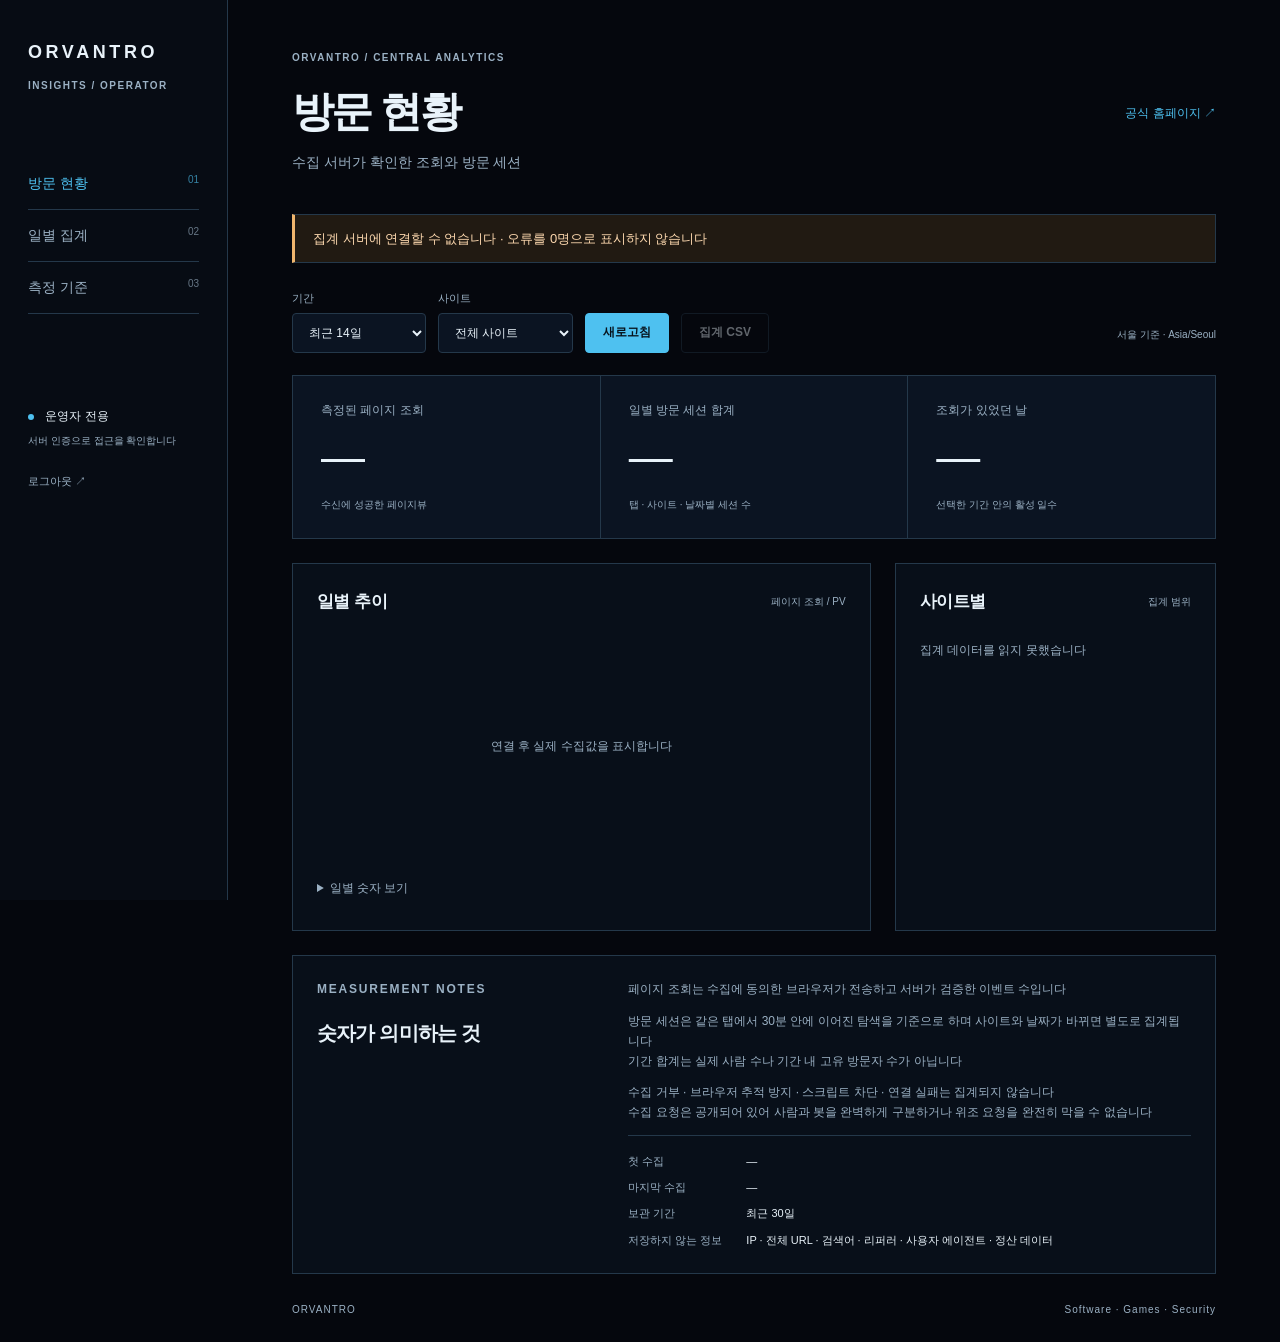
==== admin/index.html @ b9ce5f75 "Add opt-in central analytics, protected operator dashboard and team workspaces" ====
<!doctype html>
<html lang="ko">
<head>
  <meta charset="utf-8">
  <meta name="viewport" content="width=device-width,initial-scale=1">
  <meta name="referrer" content="no-referrer">
  <meta name="robots" content="noindex,nofollow">
  <meta http-equiv="Content-Security-Policy" content="default-src 'self'; script-src 'self'; style-src 'self'; connect-src 'self'; img-src 'self' data:; object-src 'none'; base-uri 'none'; form-action 'self'">
  <title>ORVANTRO Insights — 운영자</title>
  <link rel="stylesheet" href="/admin/admin.css">
  <script src="/admin/admin.js" defer></script>
</head>
<body>
  <a class="skip" href="#overview">통계로 이동</a>
  <div class="app">
    <aside><a class="wordmark" href="https://orvantro.com/">ORVANTRO</a><p class="eyebrow">INSIGHTS / OPERATOR</p>
      <nav aria-label="대시보드 메뉴"><a class="selected" href="#overview">방문 현황 <span>01</span></a><a href="#daily">일별 집계 <span>02</span></a><a href="#definition">측정 기준 <span>03</span></a></nav>
      <div class="sidebar-note"><span class="dot"></span> 운영자 전용<br><small>서버 인증으로 접근을 확인합니다</small></div>
      <a class="logout" href="/cdn-cgi/access/logout">로그아웃 ↗</a>
    </aside>
    <main id="overview">
      <header><div><p class="eyebrow">ORVANTRO / CENTRAL ANALYTICS</p><h1>방문 현황</h1><p class="intro">수집 서버가 확인한 조회와 방문 세션</p></div><a class="home-link" href="https://orvantro.com/">공식 홈페이지 ↗</a></header>
      <div class="status" id="status" role="status"><span>연결 확인 중</span></div>
      <div class="filters"><label>기간<select id="range"><option value="7">최근 7일</option><option value="14" selected>최근 14일</option><option value="30">최근 30일</option></select></label><label>사이트<select id="site"><option value="all">전체 사이트</option><option value="orvantro">ORVANTRO</option><option value="marginkit-pro-beta">MarginKit</option><option value="orvantro-insights">Insights</option></select></label><button id="refresh" type="button">새로고침</button><button id="export" class="secondary" type="button" disabled>집계 CSV</button><p id="updated">서울 기준 · Asia/Seoul</p></div>
      <section class="metrics" aria-label="핵심 지표"><article><p>측정된 페이지 조회</p><strong id="pageviews">—</strong><small>수신에 성공한 페이지뷰</small></article><article><p>일별 방문 세션 합계</p><strong id="sessions">—</strong><small>탭 · 사이트 · 날짜별 세션 수</small></article><article><p>조회가 있었던 날</p><strong id="activeDays">—</strong><small>선택한 기간 안의 활성 일수</small></article></section>
      <div class="two-col"><section class="panel" id="daily"><div class="panel-title"><h2>일별 추이</h2><span>페이지 조회 / PV</span></div><div id="trend" class="trend"><p class="muted">서버에서 집계를 읽어오면 표시됩니다</p></div><details><summary>일별 숫자 보기</summary><div class="table-scroll"><table><thead><tr><th>날짜</th><th>페이지 조회</th><th>방문 세션</th></tr></thead><tbody id="dailyRows"></tbody></table></div></details></section><section class="panel"><div class="panel-title"><h2>사이트별</h2><span>집계 범위</span></div><div id="sites" class="sites"><p class="muted">데이터 대기 중</p></div></section></div>
      <section class="panel definition" id="definition"><div><p class="eyebrow">MEASUREMENT NOTES</p><h2>숫자가 의미하는 것</h2></div><div><p>페이지 조회는 수집에 동의한 브라우저가 전송하고 서버가 검증한 이벤트 수입니다</p><p>방문 세션은 같은 탭에서 30분 안에 이어진 탐색을 기준으로 하며 사이트와 날짜가 바뀌면 별도로 집계됩니다<br>기간 합계는 실제 사람 수나 기간 내 고유 방문자 수가 아닙니다</p><p>수집 거부 · 브라우저 추적 방지 · 스크립트 차단 · 연결 실패는 집계되지 않습니다<br>수집 요청은 공개되어 있어 사람과 봇을 완벽하게 구분하거나 위조 요청을 완전히 막을 수 없습니다</p><dl><dt>첫 수집</dt><dd id="startedAt">—</dd><dt>마지막 수집</dt><dd id="lastAt">—</dd><dt>보관 기간</dt><dd>최근 30일</dd><dt>저장하지 않는 정보</dt><dd>IP · 전체 URL · 검색어 · 리퍼러 · 사용자 에이전트 · 정산 데이터</dd></dl></div></section>
      <footer>ORVANTRO <span>Software · Games · Security</span></footer>
    </main>
  </div>
</body>
</html>
---- admin/admin.css ----
:root{color-scheme:dark;--bg:#05070d;--panel:#0b1422;--edge:#24384a;--text:#e9f3fa;--muted:#9bb1c4;--cyan:#4ec1f0;--blue:#1f87b8}*{box-sizing:border-box}html{scroll-behavior:smooth}body{margin:0;background:var(--bg);color:var(--text);font-family:Inter,"Segoe UI","Malgun Gothic",sans-serif;line-height:1.65}a{color:inherit;text-decoration:none}button,select{font:inherit}button,a,select,summary{outline-offset:5px}button:focus-visible,a:focus-visible,select:focus-visible,summary:focus-visible{outline:2px solid var(--cyan)}.skip{position:absolute;top:-80px;background:var(--cyan);color:#07131d;padding:10px;z-index:5}.skip:focus{top:10px}.app{display:grid;grid-template-columns:228px minmax(0,1fr);min-height:100vh}aside{border-right:1px solid var(--edge);padding:38px 28px;position:sticky;top:0;height:100vh;background:#070c14}.wordmark{letter-spacing:.2em;font-weight:800;font-size:18px}.eyebrow{color:var(--muted);font-size:10px;letter-spacing:.15em;font-weight:700}.eyebrow+nav,nav{margin-top:64px}nav a{display:flex;justify-content:space-between;gap:16px;padding:14px 0;border-bottom:1px solid var(--edge);color:var(--muted);font-size:14px}nav a.selected{color:var(--cyan)}nav span{font-size:10px;opacity:.65}.sidebar-note{margin-top:90px;font-size:12px;line-height:2}.sidebar-note small{color:var(--muted);font-size:10px}.dot{display:inline-block;width:6px;height:6px;border-radius:50%;background:var(--cyan);margin-right:8px}.logout{display:block;color:var(--muted);font-size:11px;margin-top:20px}main{padding:40px 5vw 24px;max-width:1500px;width:100%}header{display:flex;align-items:center;justify-content:space-between;gap:20px}h1{font-size:42px;line-height:1.2;letter-spacing:-.06em;font-weight:650;margin:20px 0 12px}.intro{color:var(--muted);font-size:14px}.home-link{font-size:12px;color:var(--cyan);white-space:nowrap}.status{border:1px solid var(--edge);border-left:3px solid var(--cyan);padding:13px 18px;margin:26px 0;background:#0a1420;color:#c4d9e8;font-size:13px}.status.error{border-left-color:#efb56d;background:#211a12;color:#ffdab0}.filters{display:flex;gap:12px;align-items:flex-end;flex-wrap:wrap;margin:22px 0}.filters label{font-size:11px;color:var(--muted);display:grid;gap:5px}.filters select{min-height:40px;padding:7px 34px 7px 12px;background:#0b1422;border:1px solid var(--edge);border-radius:4px;color:var(--text);font-size:12px;min-width:134px}.filters p{margin:0 0 9px auto;font-size:10px;color:var(--muted)}button{padding:9px 17px;border:1px solid var(--cyan);border-radius:4px;background:var(--cyan);color:#07121b;cursor:pointer;font-size:12px;min-height:40px;font-weight:650}button.secondary{background:transparent;color:var(--text);border-color:var(--edge)}button:disabled{opacity:.4;cursor:default}.metrics{display:grid;grid-template-columns:repeat(3,minmax(0,1fr));gap:1px;background:var(--edge);border:1px solid var(--edge);margin-bottom:24px}.metrics article{background:var(--panel);padding:25px 28px}.metrics p{font-size:12px;color:var(--muted);margin:0 0 12px}.metrics strong{font-size:44px;font-weight:500;line-height:1.15;letter-spacing:-.05em;font-variant-numeric:tabular-nums}.metrics small{display:block;font-size:10px;color:var(--muted);margin-top:14px}.two-col{display:grid;grid-template-columns:minmax(0,1.8fr) minmax(250px,1fr);gap:24px}.panel{border:1px solid var(--edge);background:#080f19;padding:24px}.panel-title{display:flex;justify-content:space-between;align-items:center;gap:12px}.panel-title h2{font-size:17px;letter-spacing:-.03em;margin:0}.panel-title span{font-size:10px;color:var(--muted)}.trend{min-height:220px;margin-top:20px;display:flex;align-items:center;justify-content:center}.trend svg{width:100%;height:220px;overflow:visible}.trend text{font-family:inherit;fill:var(--muted);font-size:10px}.trend rect{fill:var(--cyan)}.trend line{stroke:var(--edge)}.muted{color:var(--muted);font-size:12px}details{font-size:12px;margin-top:14px}summary{cursor:pointer;color:var(--muted);padding:8px 0}.table-scroll{overflow-x:auto}table{width:100%;border-collapse:collapse;font-size:11px;font-variant-numeric:tabular-nums}th,td{text-align:right;padding:9px 5px;border-bottom:1px solid var(--edge)}th:first-child,td:first-child{text-align:left}th{color:var(--muted)}.sites{padding-top:12px}.site{padding:18px 0;border-bottom:1px solid var(--edge)}.site-head{display:flex;justify-content:space-between;gap:10px;font-size:13px}.site small{display:block;color:var(--muted);font-size:10px;margin:3px 0 9px}.bar{height:5px;background:#132334}.bar i{display:block;height:5px;background:var(--blue)}.definition{display:grid;grid-template-columns:1fr 2fr;gap:30px;margin-top:24px}.definition h2{font-size:20px;letter-spacing:-.04em}.definition p{font-size:12px;color:var(--muted);margin-top:0}dl{display:grid;grid-template-columns:110px 1fr;gap:8px;font-size:11px;border-top:1px solid var(--edge);padding-top:16px;margin-bottom:0}dt{color:var(--muted)}dd{margin:0;overflow-wrap:anywhere}footer{display:flex;justify-content:space-between;font-size:10px;letter-spacing:.1em;color:var(--muted);padding:28px 0 0}@media(max-width:1050px){.app{grid-template-columns:180px minmax(0,1fr)}aside{padding:30px 18px}.wordmark{font-size:15px}main{padding:30px 24px}.two-col{grid-template-columns:1fr}.metrics article{padding:20px}.metrics strong{font-size:36px}}@media(max-width:680px){.app{display:block}aside{position:static;height:auto;padding:20px;border-right:0;border-bottom:1px solid var(--edge)}aside>.eyebrow,.sidebar-note,.logout{display:none}nav{display:flex;gap:20px;margin-top:12px}nav a{border:0;font-size:12px;padding:4px 0}nav span{display:none}main{padding:24px 18px}header{display:block}h1{font-size:34px;margin-top:14px}.home-link{display:inline-block;margin:4px 0}.filters{gap:10px}.filters label{flex:1}.filters p{width:100%;margin-top:5px}.metrics{grid-template-columns:1fr}.metrics article{display:grid;grid-template-columns:1fr auto;gap:3px 16px;align-items:center}.metrics p{margin:0}.metrics strong{grid-row:span 2}.metrics small{margin:0}.panel{padding:20px 16px}.definition{grid-template-columns:1fr;gap:8px}.definition h2{margin:5px 0}dl{grid-template-columns:85px 1fr}footer{gap:15px;font-size:9px}.status{margin:20px 0}}
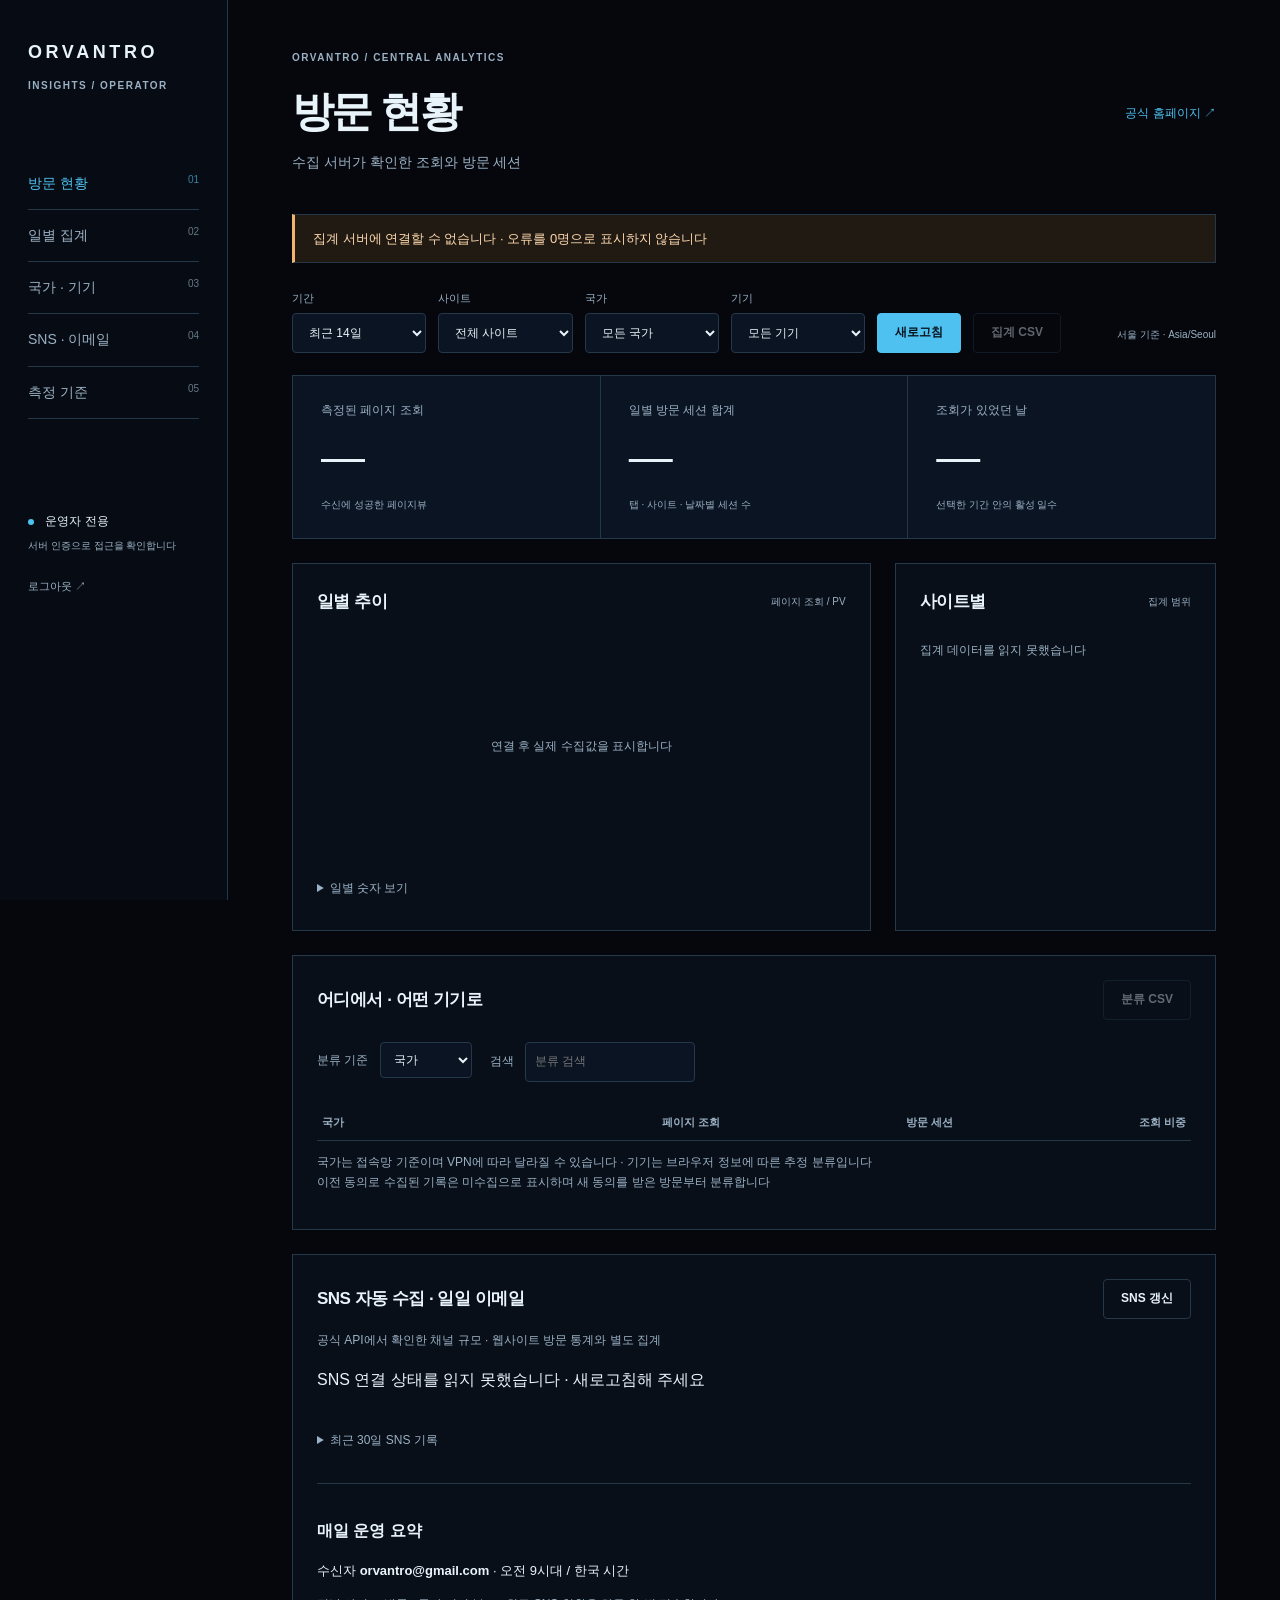
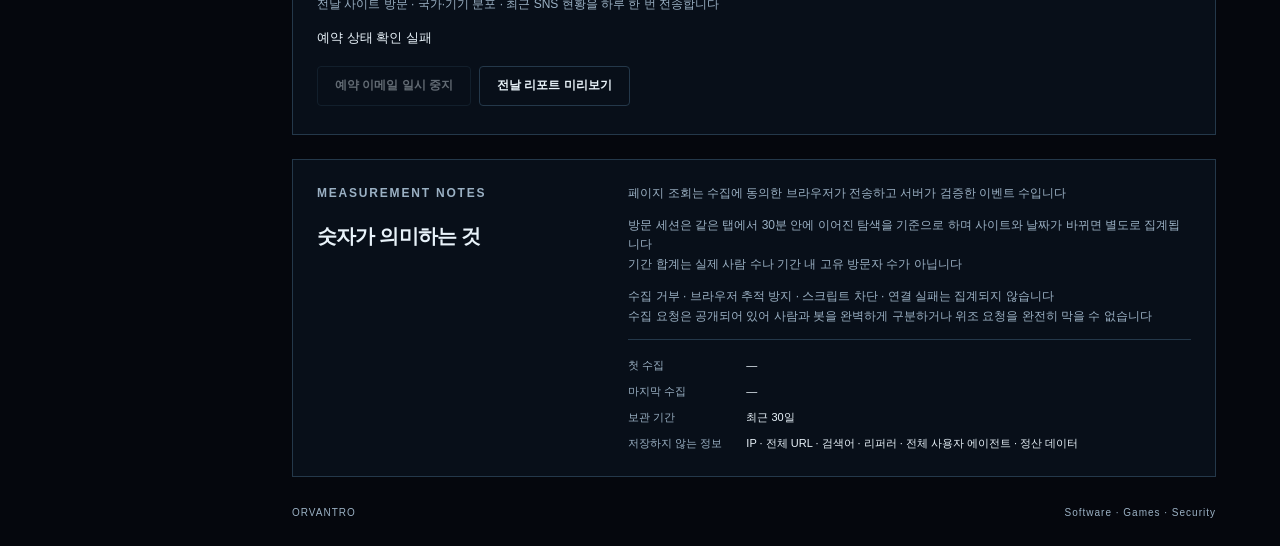
==== commit 99ce6f8d: "Add consented audience analysis, social imports and daily report delivery" ====
--- a/admin/index.html
+++ b/admin/index.html
@@ -14,17 +14,19 @@
   <a class="skip" href="#overview">통계로 이동</a>
   <div class="app">
     <aside><a class="wordmark" href="https://orvantro.com/">ORVANTRO</a><p class="eyebrow">INSIGHTS / OPERATOR</p>
-      <nav aria-label="대시보드 메뉴"><a class="selected" href="#overview">방문 현황 <span>01</span></a><a href="#daily">일별 집계 <span>02</span></a><a href="#definition">측정 기준 <span>03</span></a></nav>
+      <nav aria-label="대시보드 메뉴"><a class="selected" href="#overview">방문 현황 <span>01</span></a><a href="#daily">일별 집계 <span>02</span></a><a href="#audience">국가 · 기기 <span>03</span></a><a href="#social">SNS · 이메일 <span>04</span></a><a href="#definition">측정 기준 <span>05</span></a></nav>
       <div class="sidebar-note"><span class="dot"></span> 운영자 전용<br><small>서버 인증으로 접근을 확인합니다</small></div>
-      <a class="logout" href="/cdn-cgi/access/logout">로그아웃 ↗</a>
+      <a class="logout" href="/auth/logout">로그아웃 ↗</a>
     </aside>
     <main id="overview">
       <header><div><p class="eyebrow">ORVANTRO / CENTRAL ANALYTICS</p><h1>방문 현황</h1><p class="intro">수집 서버가 확인한 조회와 방문 세션</p></div><a class="home-link" href="https://orvantro.com/">공식 홈페이지 ↗</a></header>
       <div class="status" id="status" role="status"><span>연결 확인 중</span></div>
-      <div class="filters"><label>기간<select id="range"><option value="7">최근 7일</option><option value="14" selected>최근 14일</option><option value="30">최근 30일</option></select></label><label>사이트<select id="site"><option value="all">전체 사이트</option><option value="orvantro">ORVANTRO</option><option value="marginkit-pro-beta">MarginKit</option><option value="orvantro-insights">Insights</option></select></label><button id="refresh" type="button">새로고침</button><button id="export" class="secondary" type="button" disabled>집계 CSV</button><p id="updated">서울 기준 · Asia/Seoul</p></div>
+      <div class="filters"><label>기간<select id="range"><option value="7">최근 7일</option><option value="14" selected>최근 14일</option><option value="30">최근 30일</option></select></label><label>사이트<select id="site"><option value="all">전체 사이트</option><option value="orvantro">ORVANTRO</option><option value="marginkit-pro-beta">MarginKit</option><option value="orvantro-insights">Insights</option></select></label><label>국가<select id="country"><option value="all">모든 국가</option></select></label><label>기기<select id="device"><option value="all">모든 기기</option><option value="desktop">데스크톱</option><option value="mobile">모바일</option><option value="tablet">태블릿</option><option value="unknown">알 수 없음</option><option value="uncollected">미수집</option></select></label><button id="refresh" type="button">새로고침</button><button id="export" class="secondary" type="button" disabled>집계 CSV</button><p id="updated">서울 기준 · Asia/Seoul</p></div>
       <section class="metrics" aria-label="핵심 지표"><article><p>측정된 페이지 조회</p><strong id="pageviews">—</strong><small>수신에 성공한 페이지뷰</small></article><article><p>일별 방문 세션 합계</p><strong id="sessions">—</strong><small>탭 · 사이트 · 날짜별 세션 수</small></article><article><p>조회가 있었던 날</p><strong id="activeDays">—</strong><small>선택한 기간 안의 활성 일수</small></article></section>
       <div class="two-col"><section class="panel" id="daily"><div class="panel-title"><h2>일별 추이</h2><span>페이지 조회 / PV</span></div><div id="trend" class="trend"><p class="muted">서버에서 집계를 읽어오면 표시됩니다</p></div><details><summary>일별 숫자 보기</summary><div class="table-scroll"><table><thead><tr><th>날짜</th><th>페이지 조회</th><th>방문 세션</th></tr></thead><tbody id="dailyRows"></tbody></table></div></details></section><section class="panel"><div class="panel-title"><h2>사이트별</h2><span>집계 범위</span></div><div id="sites" class="sites"><p class="muted">데이터 대기 중</p></div></section></div>
-      <section class="panel definition" id="definition"><div><p class="eyebrow">MEASUREMENT NOTES</p><h2>숫자가 의미하는 것</h2></div><div><p>페이지 조회는 수집에 동의한 브라우저가 전송하고 서버가 검증한 이벤트 수입니다</p><p>방문 세션은 같은 탭에서 30분 안에 이어진 탐색을 기준으로 하며 사이트와 날짜가 바뀌면 별도로 집계됩니다<br>기간 합계는 실제 사람 수나 기간 내 고유 방문자 수가 아닙니다</p><p>수집 거부 · 브라우저 추적 방지 · 스크립트 차단 · 연결 실패는 집계되지 않습니다<br>수집 요청은 공개되어 있어 사람과 봇을 완벽하게 구분하거나 위조 요청을 완전히 막을 수 없습니다</p><dl><dt>첫 수집</dt><dd id="startedAt">—</dd><dt>마지막 수집</dt><dd id="lastAt">—</dd><dt>보관 기간</dt><dd>최근 30일</dd><dt>저장하지 않는 정보</dt><dd>IP · 전체 URL · 검색어 · 리퍼러 · 사용자 에이전트 · 정산 데이터</dd></dl></div></section>
+      <section class="panel audience" id="audience"><div class="panel-title"><h2>어디에서 · 어떤 기기로</h2><button id="exportAudience" class="secondary" disabled>분류 CSV</button></div><div class="segment-controls"><label>분류 기준 <select id="dimension"><option value="country">국가</option><option value="device">기기 유형</option><option value="platform">운영체제</option><option value="browser">브라우저</option></select></label><label>검색 <input id="segmentSearch" type="search" placeholder="분류 검색" maxlength="80"></label></div><div class="table-scroll"><table><thead><tr><th id="dimensionLabel">국가</th><th>페이지 조회</th><th>방문 세션</th><th>조회 비중</th></tr></thead><tbody id="audienceRows"></tbody></table></div><p class="muted">국가는 접속망 기준이며 VPN에 따라 달라질 수 있습니다 · 기기는 브라우저 정보에 따른 추정 분류입니다<br>이전 동의로 수집된 기록은 미수집으로 표시하며 새 동의를 받은 방문부터 분류합니다</p></section>
+      <section class="panel audience" id="social"><div class="panel-title"><h2>SNS 자동 수집 · 일일 이메일</h2><button id="syncSocial" class="secondary">SNS 갱신</button></div><p class="muted">공식 API에서 확인한 채널 규모 · 웹사이트 방문 통계와 별도 집계</p><p id="socialStatus" role="status">연결 상태 확인 중</p><div id="socialCards" class="social-grid"></div><details><summary>최근 30일 SNS 기록</summary><div class="table-scroll"><table><thead><tr><th>서울 날짜</th><th>채널</th><th>수집 시각</th><th>확인된 지표</th></tr></thead><tbody id="socialHistory"></tbody></table></div></details><div class="email-box"><h3>매일 운영 요약</h3><p>수신자 <strong>orvantro@gmail.com</strong> · 오전 9시대 / 한국 시간</p><p class="muted">전날 사이트 방문 · 국가·기기 분포 · 최근 SNS 현황을 하루 한 번 전송합니다</p><p id="emailStatus" role="status">예약 실행 연결 확인 중</p><button id="emailToggle" class="secondary" disabled>예약 이메일 일시 중지</button><button id="previewReport" class="secondary">전날 리포트 미리보기</button><pre id="reportPreview" hidden></pre></div></section>
+      <section class="panel definition" id="definition"><div><p class="eyebrow">MEASUREMENT NOTES</p><h2>숫자가 의미하는 것</h2></div><div><p>페이지 조회는 수집에 동의한 브라우저가 전송하고 서버가 검증한 이벤트 수입니다</p><p>방문 세션은 같은 탭에서 30분 안에 이어진 탐색을 기준으로 하며 사이트와 날짜가 바뀌면 별도로 집계됩니다<br>기간 합계는 실제 사람 수나 기간 내 고유 방문자 수가 아닙니다</p><p>수집 거부 · 브라우저 추적 방지 · 스크립트 차단 · 연결 실패는 집계되지 않습니다<br>수집 요청은 공개되어 있어 사람과 봇을 완벽하게 구분하거나 위조 요청을 완전히 막을 수 없습니다</p><dl><dt>첫 수집</dt><dd id="startedAt">—</dd><dt>마지막 수집</dt><dd id="lastAt">—</dd><dt>보관 기간</dt><dd>최근 30일</dd><dt>저장하지 않는 정보</dt><dd>IP · 전체 URL · 검색어 · 리퍼러 · 전체 사용자 에이전트 · 정산 데이터</dd></dl></div></section>
       <footer>ORVANTRO <span>Software · Games · Security</span></footer>
     </main>
   </div>
--- a/admin/admin.css
+++ b/admin/admin.css
@@ -1 +1,3 @@
 :root{color-scheme:dark;--bg:#05070d;--panel:#0b1422;--edge:#24384a;--text:#e9f3fa;--muted:#9bb1c4;--cyan:#4ec1f0;--blue:#1f87b8}*{box-sizing:border-box}html{scroll-behavior:smooth}body{margin:0;background:var(--bg);color:var(--text);font-family:Inter,"Segoe UI","Malgun Gothic",sans-serif;line-height:1.65}a{color:inherit;text-decoration:none}button,select{font:inherit}button,a,select,summary{outline-offset:5px}button:focus-visible,a:focus-visible,select:focus-visible,summary:focus-visible{outline:2px solid var(--cyan)}.skip{position:absolute;top:-80px;background:var(--cyan);color:#07131d;padding:10px;z-index:5}.skip:focus{top:10px}.app{display:grid;grid-template-columns:228px minmax(0,1fr);min-height:100vh}aside{border-right:1px solid var(--edge);padding:38px 28px;position:sticky;top:0;height:100vh;background:#070c14}.wordmark{letter-spacing:.2em;font-weight:800;font-size:18px}.eyebrow{color:var(--muted);font-size:10px;letter-spacing:.15em;font-weight:700}.eyebrow+nav,nav{margin-top:64px}nav a{display:flex;justify-content:space-between;gap:16px;padding:14px 0;border-bottom:1px solid var(--edge);color:var(--muted);font-size:14px}nav a.selected{color:var(--cyan)}nav span{font-size:10px;opacity:.65}.sidebar-note{margin-top:90px;font-size:12px;line-height:2}.sidebar-note small{color:var(--muted);font-size:10px}.dot{display:inline-block;width:6px;height:6px;border-radius:50%;background:var(--cyan);margin-right:8px}.logout{display:block;color:var(--muted);font-size:11px;margin-top:20px}main{padding:40px 5vw 24px;max-width:1500px;width:100%}header{display:flex;align-items:center;justify-content:space-between;gap:20px}h1{font-size:42px;line-height:1.2;letter-spacing:-.06em;font-weight:650;margin:20px 0 12px}.intro{color:var(--muted);font-size:14px}.home-link{font-size:12px;color:var(--cyan);white-space:nowrap}.status{border:1px solid var(--edge);border-left:3px solid var(--cyan);padding:13px 18px;margin:26px 0;background:#0a1420;color:#c4d9e8;font-size:13px}.status.error{border-left-color:#efb56d;background:#211a12;color:#ffdab0}.filters{display:flex;gap:12px;align-items:flex-end;flex-wrap:wrap;margin:22px 0}.filters label{font-size:11px;color:var(--muted);display:grid;gap:5px}.filters select{min-height:40px;padding:7px 34px 7px 12px;background:#0b1422;border:1px solid var(--edge);border-radius:4px;color:var(--text);font-size:12px;min-width:134px}.filters p{margin:0 0 9px auto;font-size:10px;color:var(--muted)}button{padding:9px 17px;border:1px solid var(--cyan);border-radius:4px;background:var(--cyan);color:#07121b;cursor:pointer;font-size:12px;min-height:40px;font-weight:650}button.secondary{background:transparent;color:var(--text);border-color:var(--edge)}button:disabled{opacity:.4;cursor:default}.metrics{display:grid;grid-template-columns:repeat(3,minmax(0,1fr));gap:1px;background:var(--edge);border:1px solid var(--edge);margin-bottom:24px}.metrics article{background:var(--panel);padding:25px 28px}.metrics p{font-size:12px;color:var(--muted);margin:0 0 12px}.metrics strong{font-size:44px;font-weight:500;line-height:1.15;letter-spacing:-.05em;font-variant-numeric:tabular-nums}.metrics small{display:block;font-size:10px;color:var(--muted);margin-top:14px}.two-col{display:grid;grid-template-columns:minmax(0,1.8fr) minmax(250px,1fr);gap:24px}.panel{border:1px solid var(--edge);background:#080f19;padding:24px}.panel-title{display:flex;justify-content:space-between;align-items:center;gap:12px}.panel-title h2{font-size:17px;letter-spacing:-.03em;margin:0}.panel-title span{font-size:10px;color:var(--muted)}.trend{min-height:220px;margin-top:20px;display:flex;align-items:center;justify-content:center}.trend svg{width:100%;height:220px;overflow:visible}.trend text{font-family:inherit;fill:var(--muted);font-size:10px}.trend rect{fill:var(--cyan)}.trend line{stroke:var(--edge)}.muted{color:var(--muted);font-size:12px}details{font-size:12px;margin-top:14px}summary{cursor:pointer;color:var(--muted);padding:8px 0}.table-scroll{overflow-x:auto}table{width:100%;border-collapse:collapse;font-size:11px;font-variant-numeric:tabular-nums}th,td{text-align:right;padding:9px 5px;border-bottom:1px solid var(--edge)}th:first-child,td:first-child{text-align:left}th{color:var(--muted)}.sites{padding-top:12px}.site{padding:18px 0;border-bottom:1px solid var(--edge)}.site-head{display:flex;justify-content:space-between;gap:10px;font-size:13px}.site small{display:block;color:var(--muted);font-size:10px;margin:3px 0 9px}.bar{height:5px;background:#132334}.bar i{display:block;height:5px;background:var(--blue)}.definition{display:grid;grid-template-columns:1fr 2fr;gap:30px;margin-top:24px}.definition h2{font-size:20px;letter-spacing:-.04em}.definition p{font-size:12px;color:var(--muted);margin-top:0}dl{display:grid;grid-template-columns:110px 1fr;gap:8px;font-size:11px;border-top:1px solid var(--edge);padding-top:16px;margin-bottom:0}dt{color:var(--muted)}dd{margin:0;overflow-wrap:anywhere}footer{display:flex;justify-content:space-between;font-size:10px;letter-spacing:.1em;color:var(--muted);padding:28px 0 0}@media(max-width:1050px){.app{grid-template-columns:180px minmax(0,1fr)}aside{padding:30px 18px}.wordmark{font-size:15px}main{padding:30px 24px}.two-col{grid-template-columns:1fr}.metrics article{padding:20px}.metrics strong{font-size:36px}}@media(max-width:680px){.app{display:block}aside{position:static;height:auto;padding:20px;border-right:0;border-bottom:1px solid var(--edge)}aside>.eyebrow,.sidebar-note,.logout{display:none}nav{display:flex;gap:20px;margin-top:12px}nav a{border:0;font-size:12px;padding:4px 0}nav span{display:none}main{padding:24px 18px}header{display:block}h1{font-size:34px;margin-top:14px}.home-link{display:inline-block;margin:4px 0}.filters{gap:10px}.filters label{flex:1}.filters p{width:100%;margin-top:5px}.metrics{grid-template-columns:1fr}.metrics article{display:grid;grid-template-columns:1fr auto;gap:3px 16px;align-items:center}.metrics p{margin:0}.metrics strong{grid-row:span 2}.metrics small{margin:0}.panel{padding:20px 16px}.definition{grid-template-columns:1fr;gap:8px}.definition h2{margin:5px 0}dl{grid-template-columns:85px 1fr}footer{gap:15px;font-size:9px}.status{margin:20px 0}}
+
+.audience{margin-top:24px}.segment-controls{display:flex;gap:18px;flex-wrap:wrap;margin:22px 0}.segment-controls label{color:var(--muted);font-size:12px}.segment-controls select,.segment-controls input{background:var(--panel);color:var(--text);border:1px solid var(--edge);border-radius:4px;padding:9px;font:inherit;margin-left:8px}.social-grid{display:grid;grid-template-columns:repeat(2,minmax(0,1fr));gap:16px}.social-card{padding:18px;border:1px solid var(--edge);background:var(--panel)}.social-card h3{margin:0;font-size:15px}.social-card p{font-size:12px;margin:8px 0}.social-card a{color:var(--cyan)}.social-card .muted{font-size:11px}.email-box{border-top:1px solid var(--edge);margin-top:24px;padding-top:18px;font-size:13px}.email-box h3{font-size:16px}.email-box button{margin:4px 8px 4px 0}pre{white-space:pre-wrap;overflow-wrap:anywhere;font:12px/1.8 inherit;border:1px solid var(--edge);padding:16px}.segment-empty{text-align:left!important;color:var(--muted)}@media(max-width:680px){nav{flex-wrap:wrap;gap:10px 18px}.social-grid{grid-template-columns:1fr}.segment-controls label{width:100%}}
